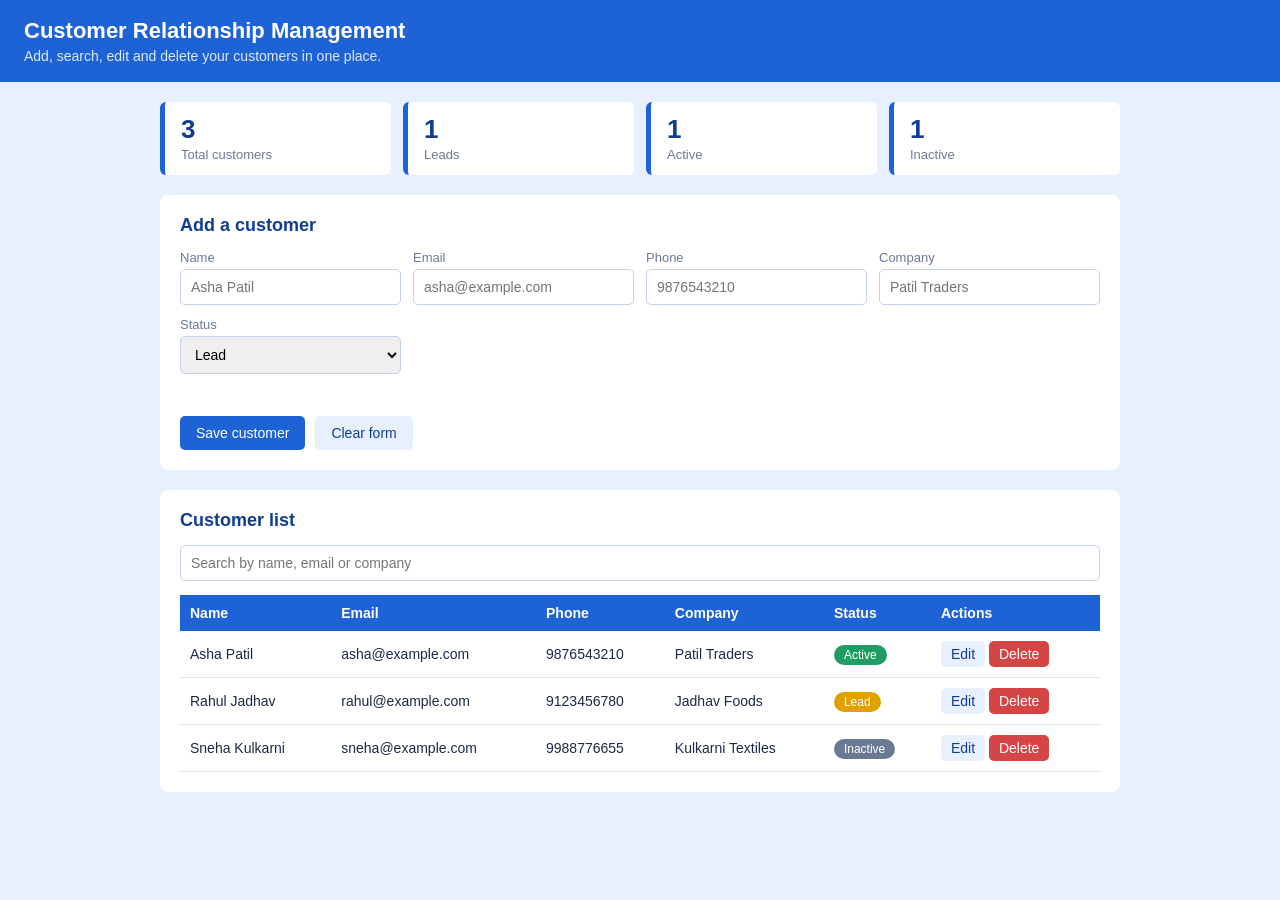
==== index.html @ ef09d7fa "Add files via upload" ====
<!DOCTYPE html>
<html lang="en">
<head>
<meta charset="UTF-8">
<meta name="viewport" content="width=device-width, initial-scale=1, viewport-fit=cover">
<title>Customer Relationship Management System</title>

<link rel="stylesheet" href="style.css">
</head>

<!-- ================= HTML: the structure of the page ================= -->
<body>

<header>
  <h1>Customer Relationship Management</h1>
  <p>Add, search, edit and delete your customers in one place.</p>
</header>

<main>

  <!-- Summary numbers -->
  <section class="stats">
    <div class="stat"><strong id="totalCount">0</strong><span>Total customers</span></div>
    <div class="stat"><strong id="leadCount">0</strong><span>Leads</span></div>
    <div class="stat"><strong id="activeCount">0</strong><span>Active</span></div>
    <div class="stat"><strong id="inactiveCount">0</strong><span>Inactive</span></div>
  </section>

  <!-- Add / edit form -->
  <section class="card">
    <h2 id="formTitle">Add a customer</h2>
    <div class="form-grid">
      <div><label for="name">Name</label><input id="name" type="text" placeholder="Asha Patil"></div>
      <div><label for="email">Email</label><input id="email" type="email" placeholder="asha@example.com"></div>
      <div><label for="phone">Phone</label><input id="phone" type="text" placeholder="9876543210"></div>
      <div><label for="company">Company</label><input id="company" type="text" placeholder="Patil Traders"></div>
      <div>
        <label for="status">Status</label>
        <select id="status">
          <option>Lead</option>
          <option>Active</option>
          <option>Inactive</option>
        </select>
      </div>
    </div>
    <p id="message" style="color: var(--red); font-size: 13px; min-height: 18px; margin: 10px 0 0;"></p>
    <div class="form-buttons">
      <button id="saveBtn" onclick="saveCustomer()">Save customer</button>
      <button class="secondary" onclick="clearForm()">Clear form</button>
    </div>
  </section>

  <!-- Customer list -->
  <section class="card">
    <h2>Customer list</h2>
    <div class="search">
      <input id="searchBox" type="text" placeholder="Search by name, email or company" oninput="showCustomers()">
    </div>
    <div class="table-wrap">
      <table>
        <thead>
          <tr>
            <th>Name</th><th>Email</th><th>Phone</th><th>Company</th><th>Status</th><th>Actions</th>
          </tr>
        </thead>
        <tbody id="customerTable"></tbody>
      </table>
    </div>
  </section>

</main>

<!-- JavaScript file -->
<script src="script.js"></script>

</body>
</html>
---- style.css ----
/* Blue and white colour palette */
  :root {
    --blue: #1e63d6;
    --dark-blue: #0f3d91;
    --light-blue: #e8f0fd;
    --white: #ffffff;
    --text: #1c2a44;
    --grey: #6b7a94;
    --red: #d64545;
    --green: #1f9d63;
    box-sizing: border-box;
    padding-top: env(safe-area-inset-top, 0px);
    padding-bottom: env(safe-area-inset-bottom, 0px);
  }
  * { box-sizing: border-box; }
  body {
    margin: 0;
    font-family: "Segoe UI", Arial, sans-serif;
    background: var(--light-blue);
    color: var(--text);
  }

  /* Top bar */
  header {
    background: var(--blue);
    color: var(--white);
    padding: 18px 24px;
  }
  header h1 { margin: 0; font-size: 22px; }
  header p { margin: 4px 0 0; font-size: 14px; opacity: 0.85; }

  main { max-width: 1000px; margin: 0 auto; padding: 20px; }

  /* Summary boxes */
  .stats { display: flex; gap: 12px; flex-wrap: wrap; margin-bottom: 20px; }
  .stat {
    flex: 1; min-width: 130px;
    background: var(--white);
    border-left: 5px solid var(--blue);
    border-radius: 6px;
    padding: 12px 16px;
  }
  .stat strong { display: block; font-size: 26px; color: var(--dark-blue); }
  .stat span { font-size: 13px; color: var(--grey); }

  /* White boxes (cards) */
  .card {
    background: var(--white);
    border-radius: 8px;
    padding: 20px;
    margin-bottom: 20px;
  }
  .card h2 { margin: 0 0 14px; font-size: 18px; color: var(--dark-blue); }

  /* Form */
  .form-grid { display: grid; grid-template-columns: repeat(auto-fit, minmax(200px, 1fr)); gap: 12px; }
  label { display: block; font-size: 13px; margin-bottom: 4px; color: var(--grey); }
  input, select {
    width: 100%;
    padding: 9px 10px;
    border: 1px solid #c5d3ea;
    border-radius: 5px;
    font-size: 14px;
    font-family: inherit;
  }
  input:focus, select:focus, button:focus-visible {
    outline: 2px solid var(--blue);
    outline-offset: 1px;
  }

  /* Buttons */
  button {
    border: none;
    border-radius: 5px;
    padding: 9px 16px;
    font-size: 14px;
    cursor: pointer;
    background: var(--blue);
    color: var(--white);
  }
  button:hover { background: var(--dark-blue); }
  button.secondary { background: var(--light-blue); color: var(--dark-blue); }
  button.delete { background: var(--red); padding: 5px 10px; }
  button.edit { background: var(--light-blue); color: var(--dark-blue); padding: 5px 10px; }
  .form-buttons { margin-top: 14px; display: flex; gap: 10px; }

  /* Search bar */
  .search { margin-bottom: 14px; }

  /* Table */
  .table-wrap { overflow-x: auto; }
  table { width: 100%; border-collapse: collapse; font-size: 14px; }
  th { background: var(--blue); color: var(--white); text-align: left; padding: 10px; }
  td { padding: 10px; border-bottom: 1px solid #dde6f5; }
  tr:hover td { background: #f4f8ff; }

  /* Status labels */
  .badge { padding: 3px 10px; border-radius: 12px; font-size: 12px; color: var(--white); }
  .Lead { background: #e0a100; }
  .Active { background: var(--green); }
  .Inactive { background: var(--grey); }

  .empty { text-align: center; color: var(--grey); padding: 24px; }
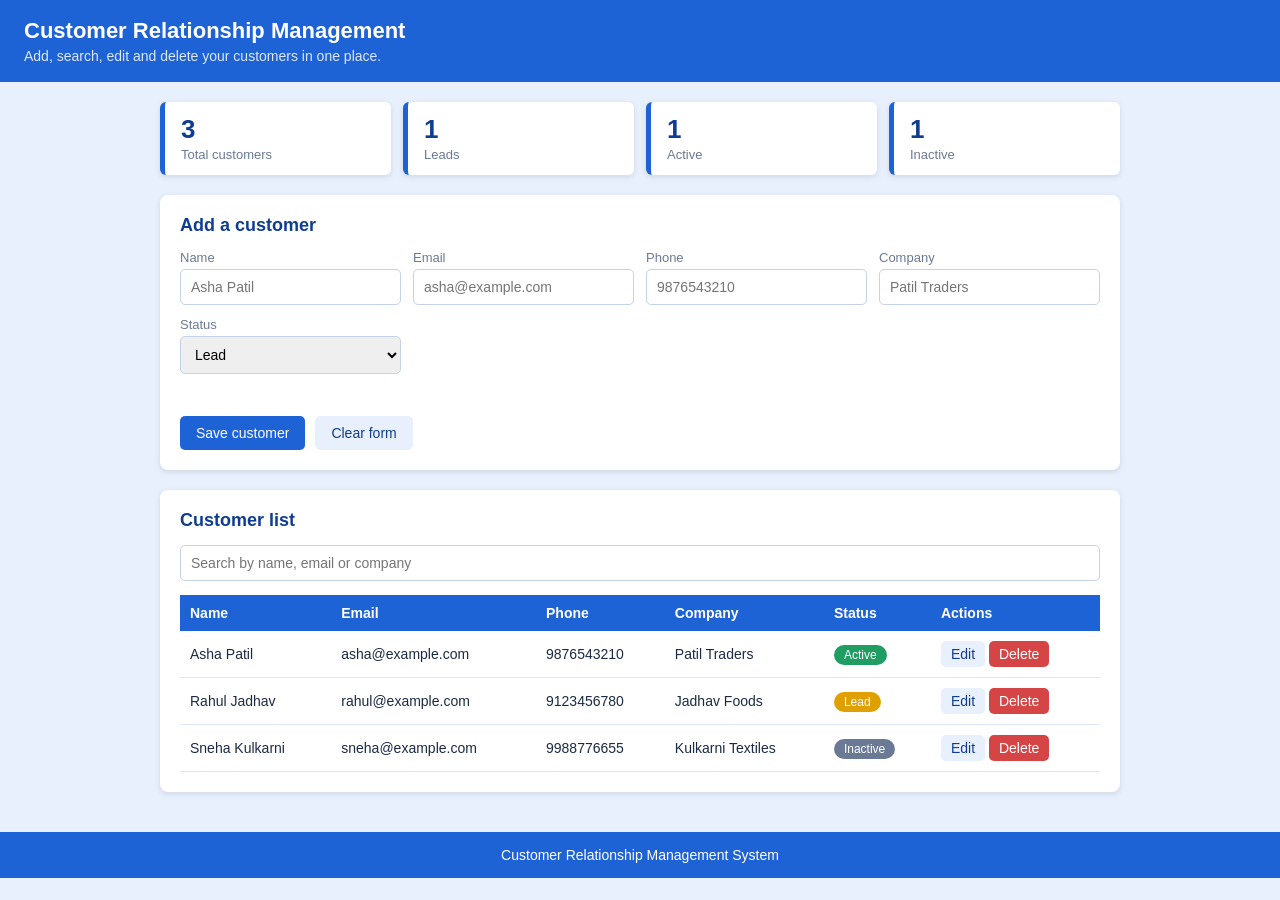
==== commit d0f07ccf: "Add footer and improve CRM styling" ====
--- a/index.html
+++ b/index.html
@@ -70,6 +70,10 @@
 
 </main>
 
+<footer>
+  <p>Customer Relationship Management System</p>
+</footer>
+
 <!-- JavaScript file -->
 <script src="script.js"></script>
 
--- a/style.css
+++ b/style.css
@@ -39,6 +39,7 @@
     border-left: 5px solid var(--blue);
     border-radius: 6px;
     padding: 12px 16px;
+    box-shadow: 0 2px 6px rgba(0, 0, 0, 0.1);
   }
   .stat strong { display: block; font-size: 26px; color: var(--dark-blue); }
   .stat span { font-size: 13px; color: var(--grey); }
@@ -49,6 +50,8 @@
     border-radius: 8px;
     padding: 20px;
     margin-bottom: 20px;
+    box-shadow: 0 2px 6px rgba(0, 0, 0, 0.1);
+    
   }
   .card h2 { margin: 0 0 14px; font-size: 18px; color: var(--dark-blue); }
 
@@ -101,3 +104,16 @@
   .Inactive { background: var(--grey); }
 
   .empty { text-align: center; color: var(--grey); padding: 24px; }
+
+  /* Footer */
+footer {
+  text-align: center;
+  padding: 15px;
+  background: var(--blue);
+  color: var(--white);
+  font-size: 14px;
+}
+
+footer p {
+  margin: 0;
+}
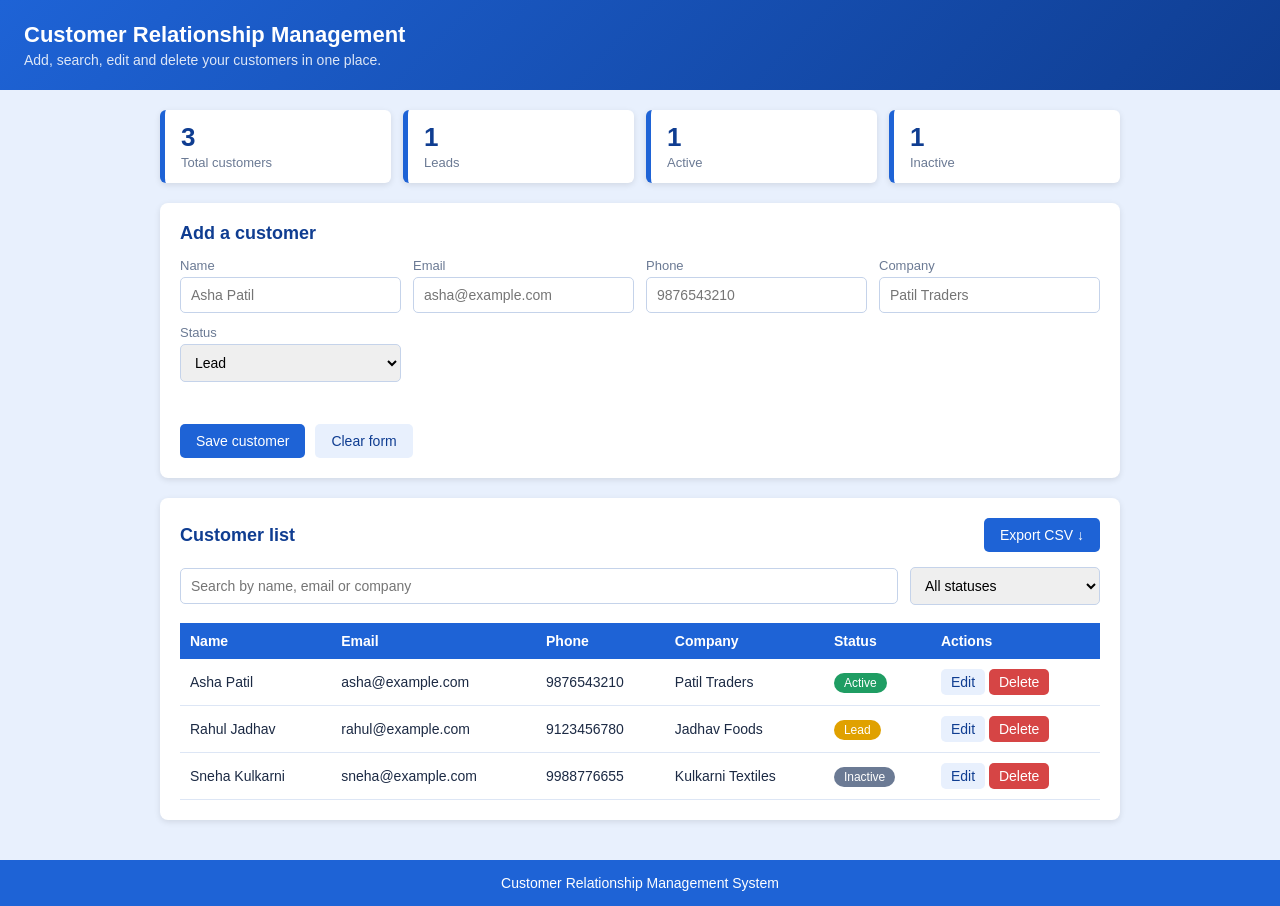
==== commit 40958bb9: "Improve CRM design and add customer filtering and CSV export" ====
--- a/index.html
+++ b/index.html
@@ -52,20 +52,47 @@
 
   <!-- Customer list -->
   <section class="card">
-    <h2>Customer list</h2>
-    <div class="search">
-      <input id="searchBox" type="text" placeholder="Search by name, email or company" oninput="showCustomers()">
+
+    <div class="list-header">
+      <h2>Customer list</h2>
+
+      <button type="button" onclick="exportCustomers()">
+        Export CSV ↓
+      </button>
     </div>
+
+    <div class="toolbar">
+      <input
+        id="searchBox"
+        type="text"
+        placeholder="Search by name, email or company"
+        oninput="showCustomers()"
+      >
+
+      <select id="statusFilter" onchange="showCustomers()">
+        <option value="All">All statuses</option>
+        <option value="Lead">Leads</option>
+        <option value="Active">Active</option>
+        <option value="Inactive">Inactive</option>
+      </select>
+    </div>
+
     <div class="table-wrap">
       <table>
         <thead>
           <tr>
-            <th>Name</th><th>Email</th><th>Phone</th><th>Company</th><th>Status</th><th>Actions</th>
+            <th>Name</th>
+            <th>Email</th>
+            <th>Phone</th>
+            <th>Company</th>
+            <th>Status</th>
+            <th>Actions</th>
           </tr>
         </thead>
         <tbody id="customerTable"></tbody>
       </table>
     </div>
+
   </section>
 
 </main>
--- a/style.css
+++ b/style.css
@@ -22,10 +22,13 @@
 
   /* Top bar */
   header {
-    background: var(--blue);
+    background: linear-gradient(135deg, var(--blue), var(--dark-blue));
     color: var(--white);
-    padding: 18px 24px;
-  }
+    padding: 22px 24px;
+    width: 100%;
+    box-sizing: border-box;
+}
+ 
   header h1 { margin: 0; font-size: 22px; }
   header p { margin: 4px 0 0; font-size: 14px; opacity: 0.85; }
 
@@ -117,3 +120,64 @@
 footer p {
   margin: 0;
 }
+
+/* Improved customer list toolbar */
+.list-header {
+    display: flex;
+    justify-content: space-between;
+    align-items: center;
+    gap: 12px;
+    margin-bottom: 15px;
+}
+
+.list-header h2 {
+    margin: 0;
+}
+
+.toolbar {
+    display: flex;
+    align-items: center;
+    gap: 12px;
+    margin-bottom: 18px;
+}
+
+.toolbar input {
+    flex: 1 1 auto;
+    min-width: 0;
+    width: auto;
+}
+
+.toolbar select {
+    flex: 0 0 190px;
+    width: 190px;
+}
+
+@media (max-width: 600px) {
+    .list-header {
+        align-items: flex-start;
+        flex-direction: column;
+    }
+
+    .toolbar {
+        flex-direction: column;
+        align-items: stretch;
+    }
+
+    .toolbar input,
+    .toolbar select {
+        width: 100%;
+        flex: auto;
+    }
+}
+
+html,
+body {
+    width: 100%;
+    min-height: 100%;
+    overflow-x: hidden;
+}
+
+main {
+    width: 100%;
+}
+
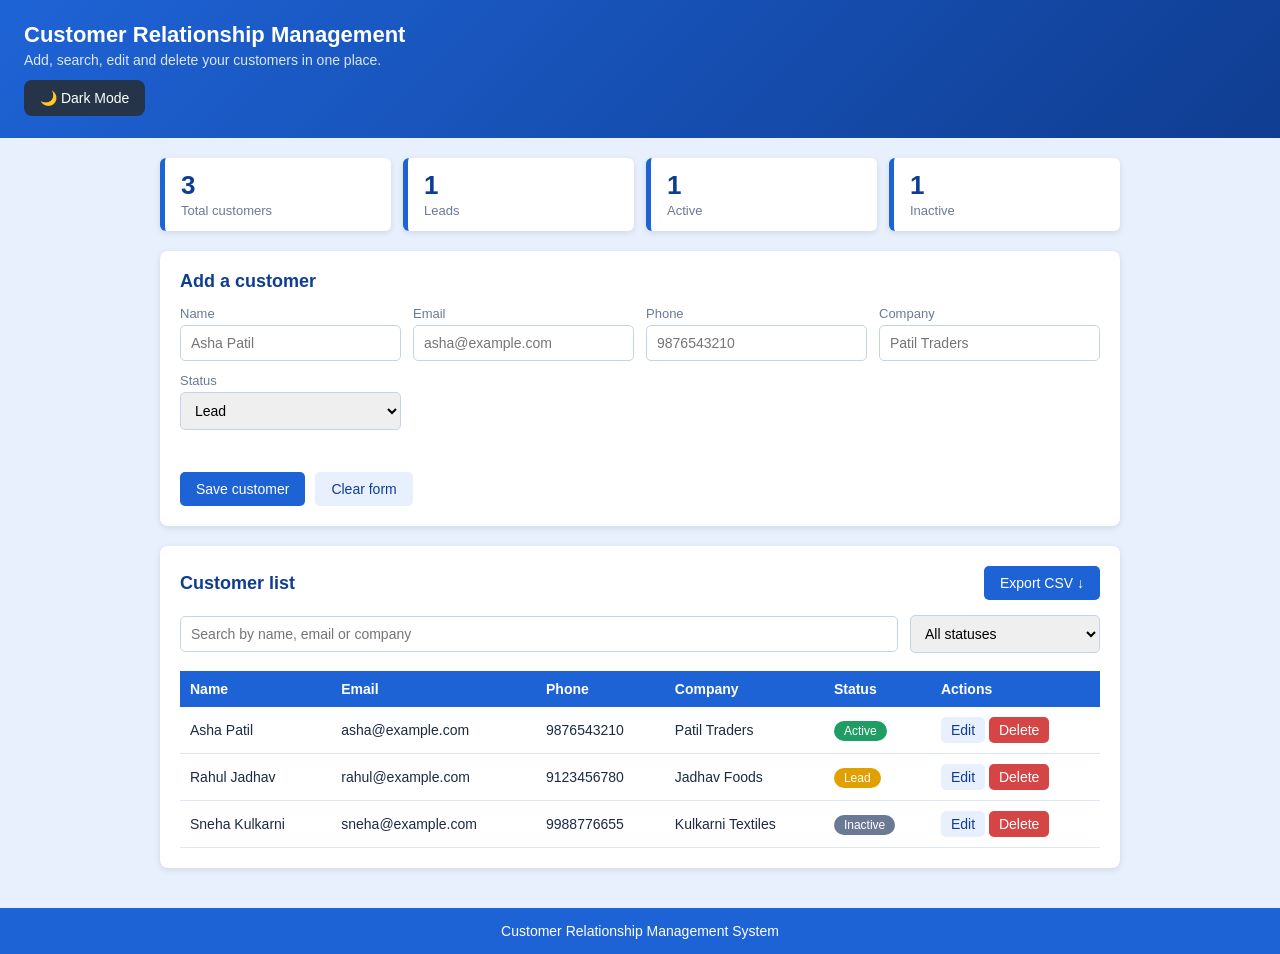
==== commit e6b957f7: "Add dark mode feature" ====
--- a/index.html
+++ b/index.html
@@ -14,7 +14,12 @@
 <header>
   <h1>Customer Relationship Management</h1>
   <p>Add, search, edit and delete your customers in one place.</p>
+
+  <button type="button" id="themeToggle" onclick="toggleDarkMode()">
+    🌙 Dark Mode
+  </button>
 </header>
+
 
 <main>
 
--- a/style.css
+++ b/style.css
@@ -181,3 +181,73 @@
     width: 100%;
 }
 
+/* Dark Mode Button */
+#themeToggle {
+    padding: 10px 16px;
+    border: none;
+    border-radius: 8px;
+    background: #263449;
+    color: white;
+    cursor: pointer;
+    font-size: 14px;
+    margin-top: 12px;
+}
+
+#themeToggle:hover {
+    opacity: 0.85;
+}
+
+/* Dark Mode Theme */
+body.dark-mode {
+    background: #111827;
+    color: #f9fafb;
+}
+
+body.dark-mode header,
+body.dark-mode footer {
+    background: #1f2937;
+    color: #f9fafb;
+}
+
+body.dark-mode .card,
+body.dark-mode .stat {
+    background: #1f2937;
+    color: #f9fafb;
+    border-color: #374151;
+}
+
+body.dark-mode h1,
+body.dark-mode h2,
+body.dark-mode h3,
+body.dark-mode p,
+body.dark-mode label,
+body.dark-mode span {
+    color: #f9fafb;
+}
+
+body.dark-mode input,
+body.dark-mode select,
+body.dark-mode textarea {
+    background: #374151;
+    color: #ffffff;
+    border-color: #4b5563;
+}
+
+body.dark-mode table {
+    color: #f9fafb;
+}
+
+body.dark-mode th {
+    background: #374151;
+    color: #ffffff;
+}
+
+body.dark-mode td {
+    border-color: #374151;
+}
+
+body.dark-mode .toolbar {
+    color: #f9fafb;
+}
+
+
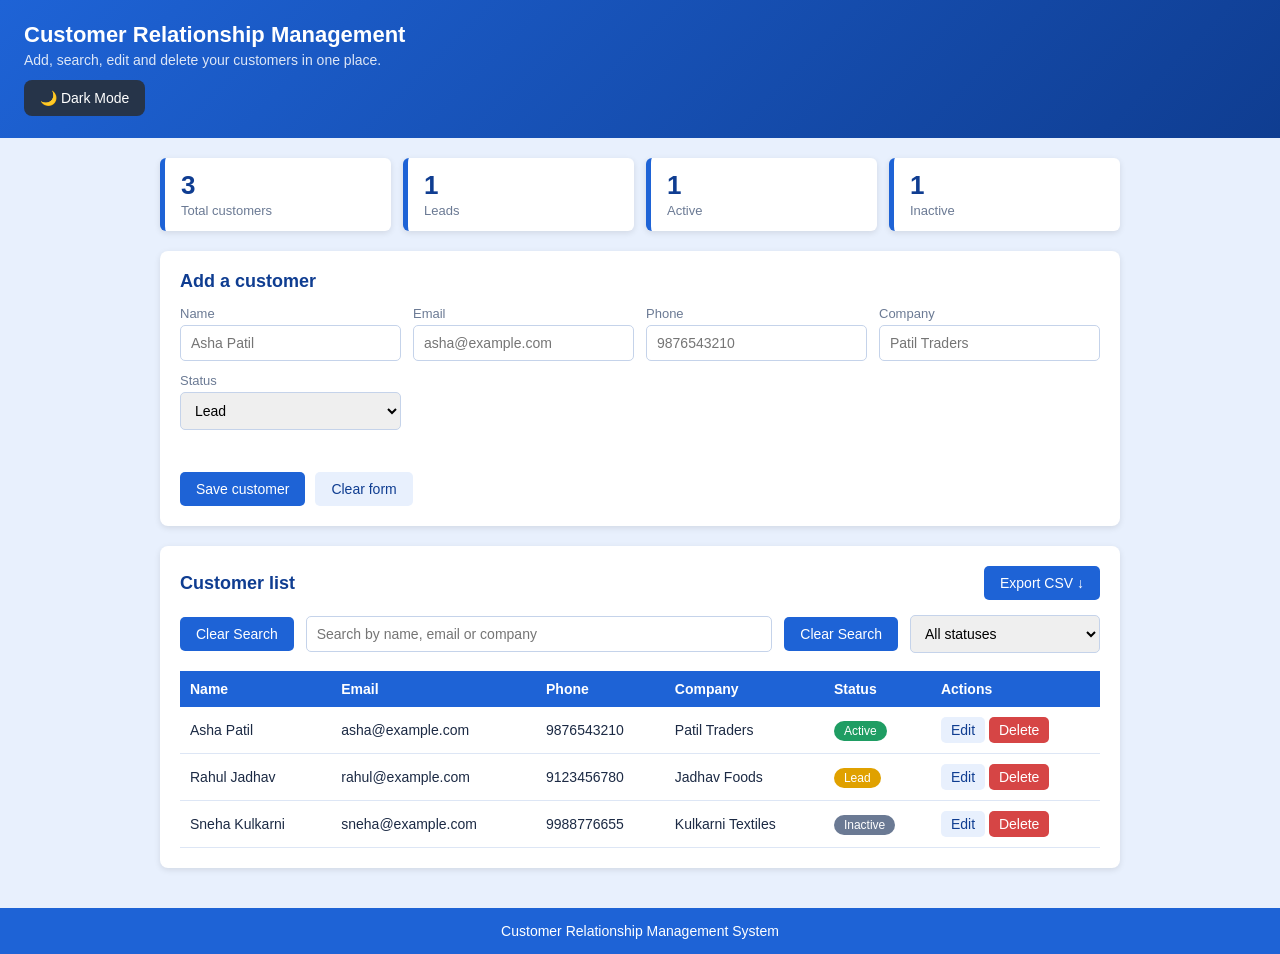
==== commit f0880585: "Add clear search feature" ====
--- a/index.html
+++ b/index.html
@@ -67,12 +67,15 @@
     </div>
 
     <div class="toolbar">
-      <input
-        id="searchBox"
-        type="text"
-        placeholder="Search by name, email or company"
-        oninput="showCustomers()"
-      >
+      <button type="button" onclick="clearSearch()">Clear Search</button>
+    <input
+    id="searchBox"
+    type="text"
+    placeholder="Search by name, email or company"
+    oninput="showCustomers()"
+>
+
+<button type="button" onclick="clearSearch()">Clear Search</button>
 
       <select id="statusFilter" onchange="showCustomers()">
         <option value="All">All statuses</option>
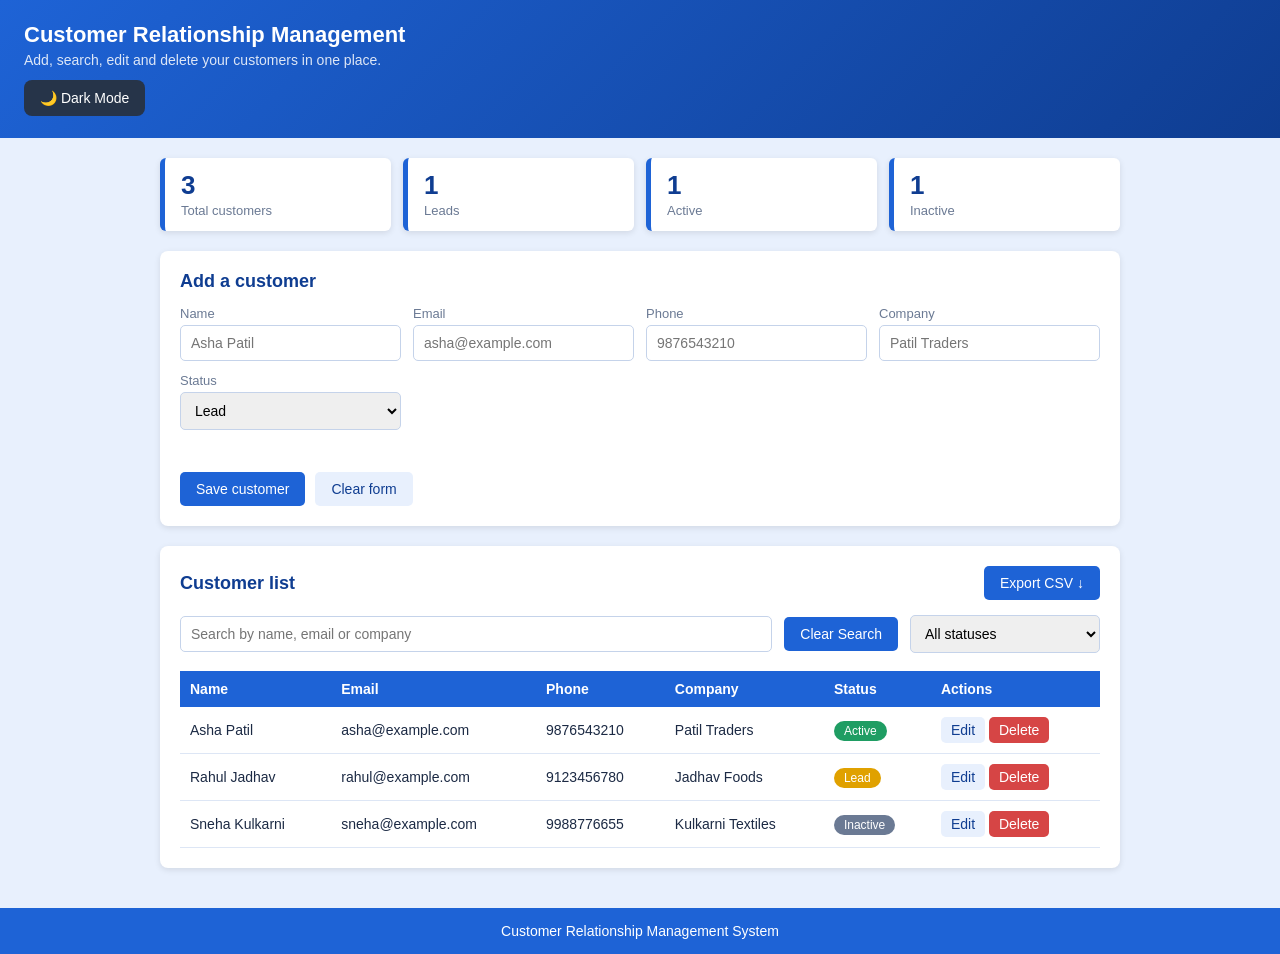
==== commit 7ea185e7: "Add clear search feature" ====
--- a/index.html
+++ b/index.html
@@ -67,7 +67,6 @@
     </div>
 
     <div class="toolbar">
-      <button type="button" onclick="clearSearch()">Clear Search</button>
     <input
     id="searchBox"
     type="text"
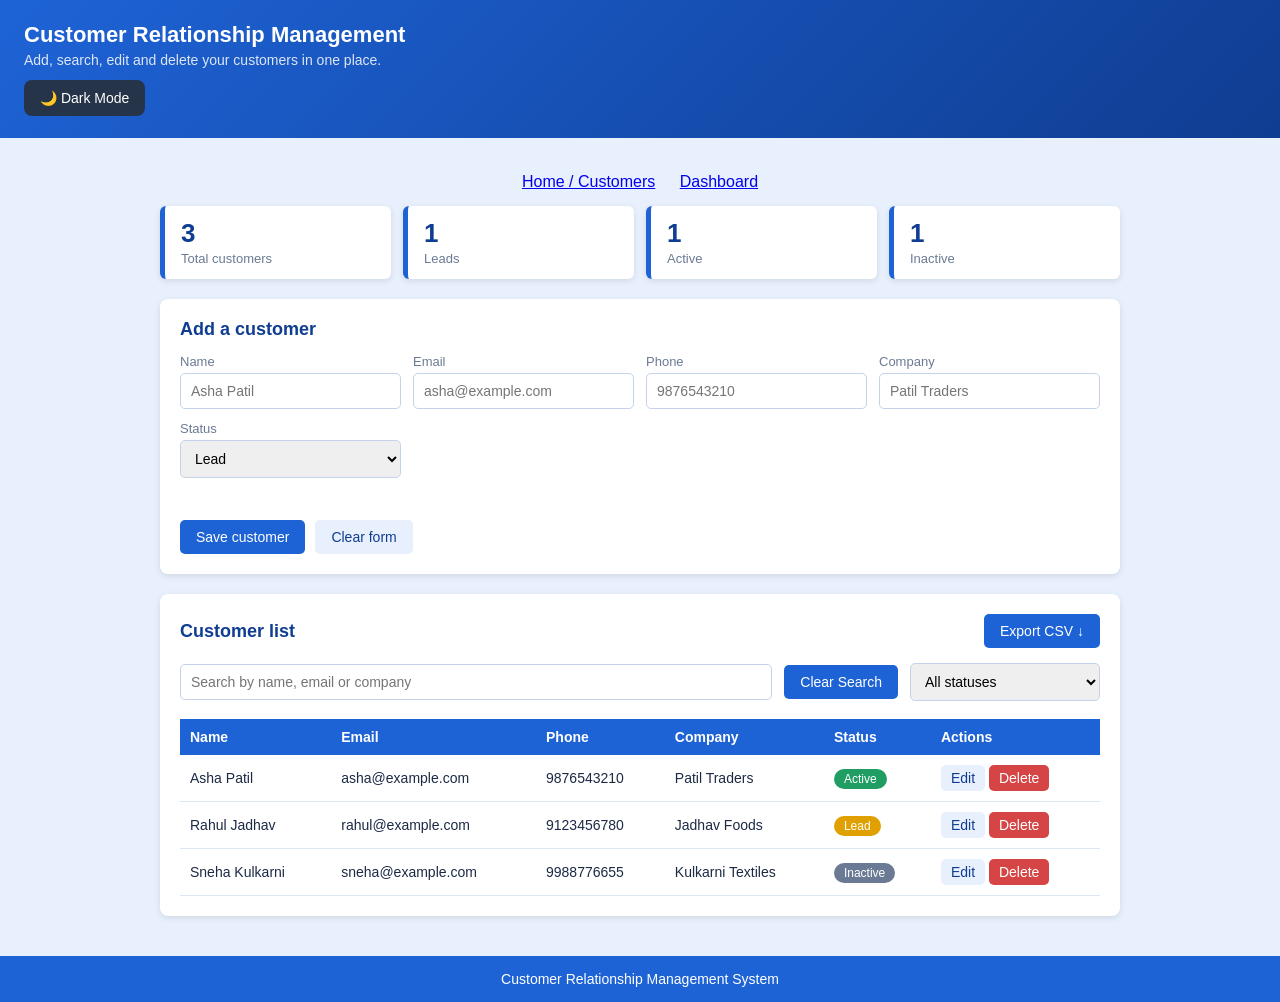
==== commit 16d919ed: "Add CRM dashboard with customer statistics" ====
--- a/index.html
+++ b/index.html
@@ -22,6 +22,13 @@
 
 
 <main>
+
+  
+<nav style="text-align:center; padding:15px;">
+    <a href="index.html" style="margin:10px;">Home / Customers</a>
+    <a href="dashboard.html" style="margin:10px;">Dashboard</a>
+</nav>
+
 
   <!-- Summary numbers -->
   <section class="stats">
